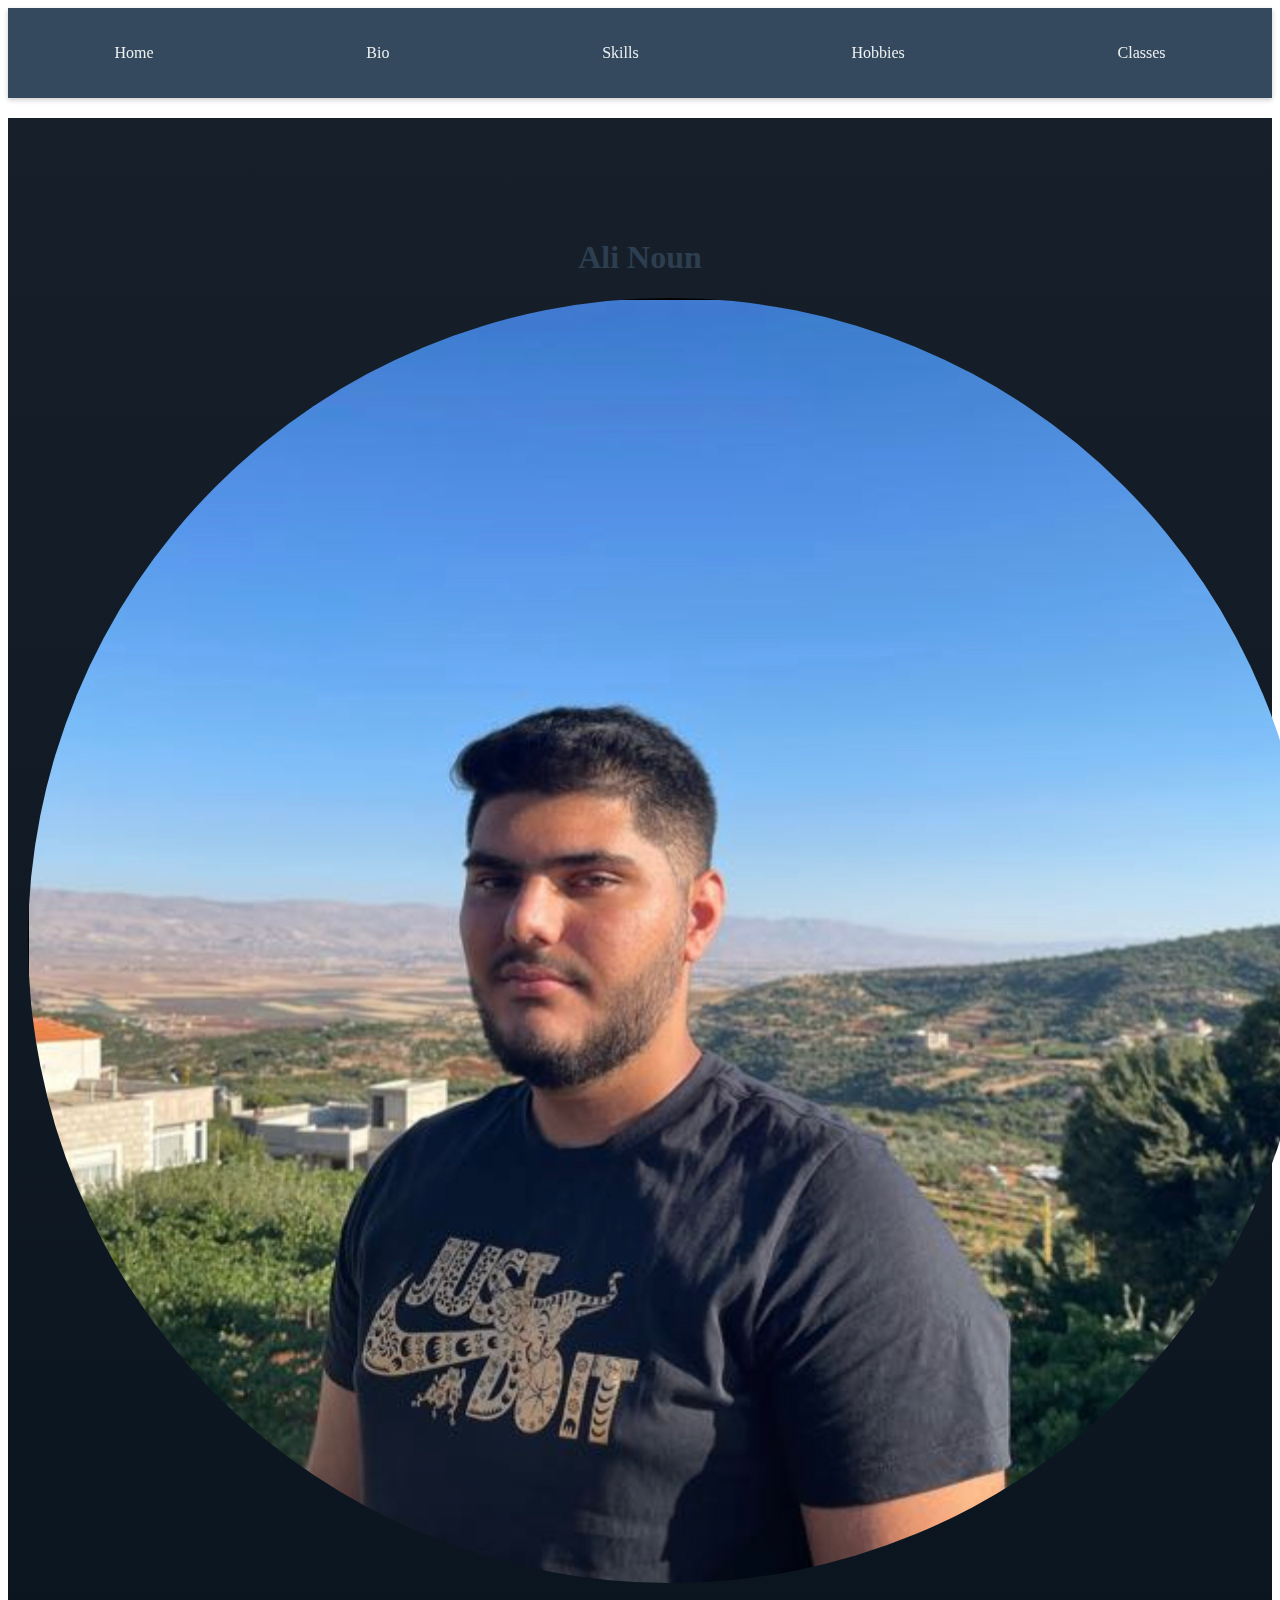
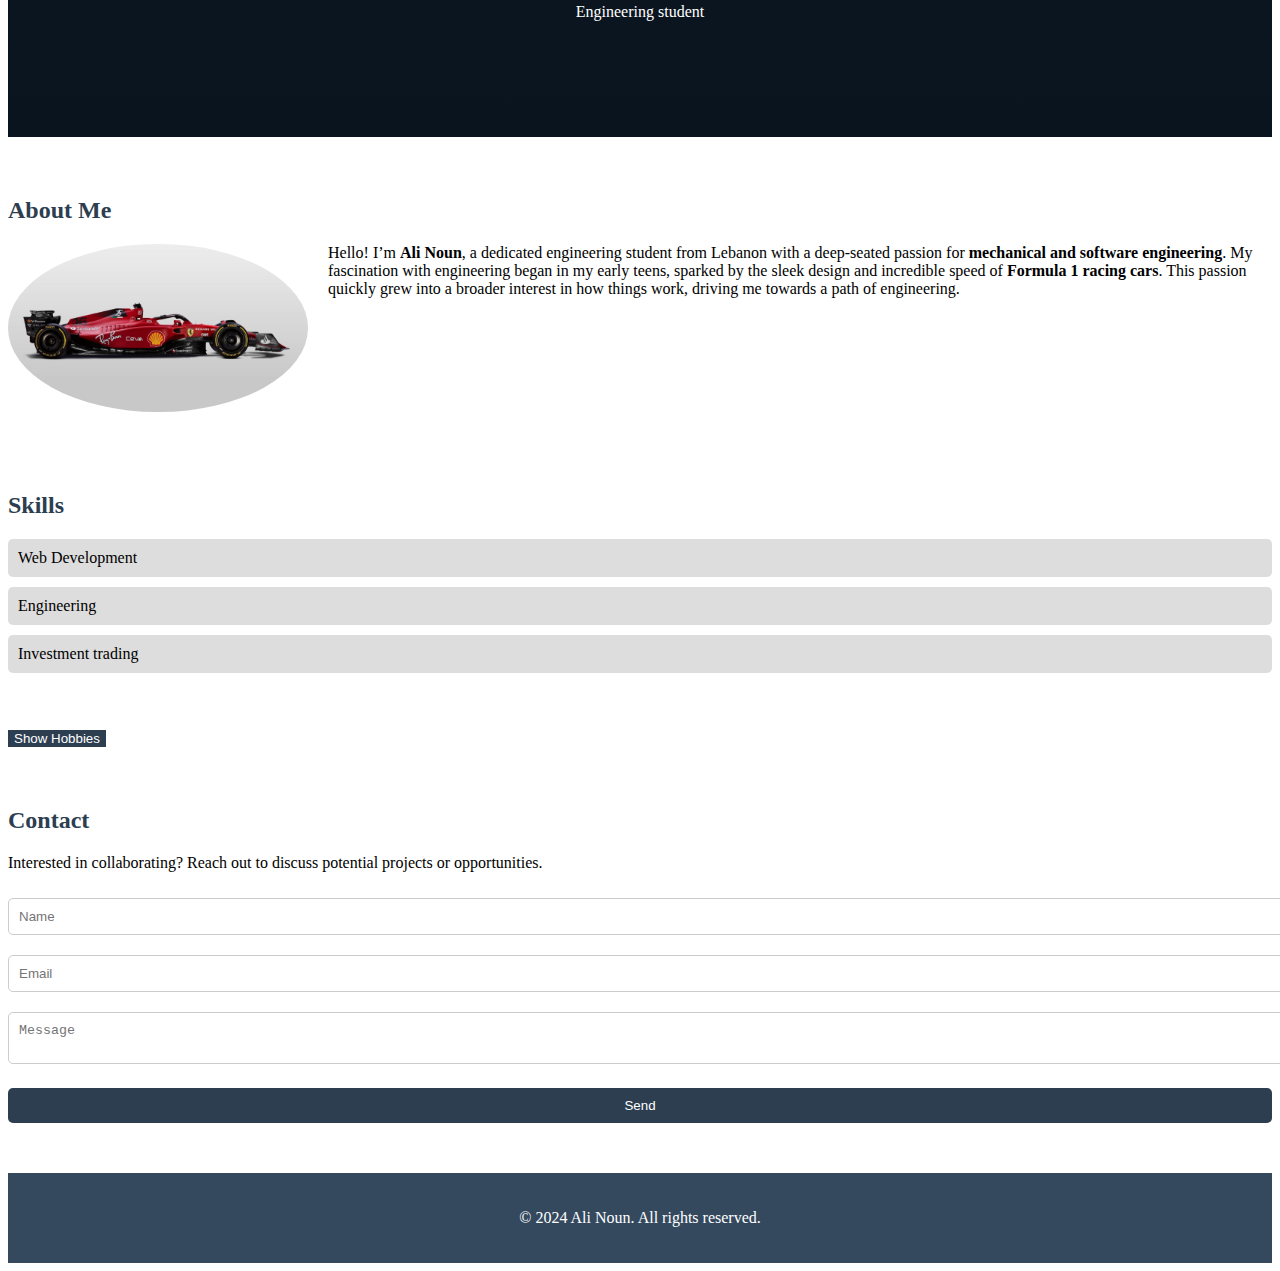
==== index.html @ 9937739a "Update index.html" ====
<!DOCTYPE html>
<html lang="en">
<head>
    <meta charset="UTF-8">
    <meta name="viewport" content="width=device-width, initial-scale=1.0">
    <meta name="description" content="Ali Noun's Engineering Portfolio">
    <title>Ali Noun | Engineering Portfolio</title>
    <link rel="stylesheet" href="https://cdnjs.cloudflare.com/ajax/libs/font-awesome/5.15.3/css/all.min.css">
    <link href="main.css" rel="stylesheet" type="text/css">
    <link rel="icon" type="image/png" href="favicon.png">
</head>
<body>
    <header>
        <nav>
            <ul>
                <li><a href="#home">Home</a></li>
                <li><a href="#bio">Bio</a></li>
                <li><a href="#skills">Skills</a></li>
                <li><a href="#hobbies">Hobbies</a></li>
                <li><a href="about.html">Classes</a></li>
            </ul>
        </nav>
    </header>

    <section id="home" class="hero">
        <h1>Ali Noun</h1>
        <img src="me.jpg" alt="Ali Noun" class="profile-pic">
        <p>Engineering student</p>
    </section>

    <section id="bio">
        <div class="container">
            <h2>About Me</h2>
            <div class="bio-content">
                <img src="formula.jpg" alt="Ali Noun beside a Formula 1 car" style="width: 100%; max-width: 300px; height: auto; float: left; margin-right: 20px;">
                <p>Hello! I’m <strong>Ali Noun</strong>, a dedicated engineering student from Lebanon with a deep-seated passion for <strong>mechanical and software engineering</strong>. My fascination with engineering began in my early teens, sparked by the sleek design and incredible speed of <strong>Formula 1 racing cars</strong>. This passion quickly grew into a broader interest in how things work, driving me towards a path of engineering.</p>
            </div>
            <div style="clear: both;"></div> 
        </div>
    </section>

    <section id="skills">
        <h2>Skills</h2>
        <ul>
            <li>Web Development</li>
            <li>Engineering</li>
            <li>Investment trading</li>
        </ul>
    </section>

    <section id="hobbies" style="display: none;">
        <h2>Hobbies</h2>
        <ul>
            <li><a href="https://www.nuerburgring.de/location360/">Racing</a></li>
            <li><a href="https://www.nba.com/">Basketball</a></li>
            <li><a href="https://en.wikipedia.org/wiki/Cycling">Cycling</a></li>
            <li><a href="https://ygoprodeck.com/card/blue-eyes-white-dragon-7485">TCG</a></li>
        </ul>
    </section>

    <div class="hobbies-toggle">
        <button id="showHobbiesBtn" aria-expanded="false">Show Hobbies</button>
        <button id="hideHobbiesBtn" style="display:none;" aria-expanded="true">Hide Hobbies</button>
    </div>

    <section id="contact">
        <h2>Contact</h2>
        <p>Interested in collaborating? Reach out to discuss potential projects or opportunities.</p>
        <form>
            <input type="text" placeholder="Name" required>
            <input type="email" placeholder="Email" required>
            <textarea placeholder="Message"></textarea>
            <button type="submit">Send</button>
        </form>
    </section>

    <footer>
        <p>&copy; 2024 Ali Noun. All rights reserved.</p>
    </footer>

    <script>
        var showHobbiesBtn = document.getElementById("showHobbiesBtn");
        var hideHobbiesBtn = document.getElementById("hideHobbiesBtn");
        var hobbiesSection = document.getElementById("hobbies");

        showHobbiesBtn.addEventListener("click", function() {
            hobbiesSection.style.display = "block";
            showHobbiesBtn.style.display = "none";
            hideHobbiesBtn.style.display = "inline";
            hobbiesSection.scrollIntoView({ behavior: 'smooth' });
            hideHobbiesBtn.setAttribute('aria-expanded', 'true');
            showHobbiesBtn.setAttribute('aria-expanded', 'false');
        });

        hideHobbiesBtn.addEventListener("click", function() {
            hobbiesSection.style.display = "none";
            showHobbiesBtn.style.display = "inline"; 
            hideHobbiesBtn.style.display = "none";
            hideHobbiesBtn.setAttribute('aria-expanded', 'false');
            showHobbiesBtn.setAttribute('aria-expanded', 'true');
        });
    </script>
</body>
</html>
---- main.css ----
:root {
    --primary-color: #2c3e50;
    --text-color: #ecf0f1;
    --footer-background-color: #34495e;
    --link-hover-color: #3498db;
    --background-gradient-start: #17202a;
    --background-gradient-end: #0a141e;
}

.background-container {
    min-height: 100vh;
    background: linear-gradient(to bottom right, var(--background-gradient-start), var(--background-gradient-end));
    display: flex;
    justify-content: center;
    align-items: center;
    color: var(--text-color);
}

header {
    background: var(--footer-background-color);
    color: var(--text-color);
    padding-top: 20px;
    padding-bottom: 20px;
    position: sticky;
    top: 0;
    z-index: 1000;
    box-shadow: 0 2px 5px rgba(0,0,0,0.2);
}

header ul {
    list-style: none;
    padding: 0;
    display: flex;
    justify-content: center;
    align-items: center;
}

header ul li {
    margin: 0 15px;
}

header ul li a, .back-to-home, button, a {
    color: var(--text-color);
    text-decoration: none;
    transition: color 0.3s ease, background-color 0.3s ease;
}

header ul li a:hover, header ul li a:focus, .back-to-home:hover, button:hover, a:hover {
    color: var(--link-hover-color);
    background-color: var(--link-hover-color);
}

section, #home, #skills, #hobbies {
    padding: 20px 0;
    margin: 20px 0;
}

h1, h2 {
    color: var(--primary-color);
}

#home {
    text-align: center;
    padding: 100px 20px;
    background: linear-gradient(to bottom, var(--background-gradient-start), var(--background-gradient-end));
    color: #fff;
}

#skills ul, #hobbies ul {
    list-style-type: none;
    padding: 0;
}

#skills ul li, #hobbies ul li {
    background: #ddd;
    margin: 10px 0;
    padding: 10px;
    border-radius: 5px;
}

form input, form textarea, form button {
    width: 100%;
    margin: 10px 0;
    padding: 10px;
    border: 1px solid #ccc;
    border-radius: 5px;
    transition: background-color 0.3s ease;
}

form button {
    background: var(--primary-color);
    color: #fff;
    border: none;
    cursor: pointer;
}

footer {
    text-align: center;
    padding: 20px;
    background: var(--footer-background-color);
    color: #fff;
}

.profile-pic:hover {
    transform: scale(1.1);
    box-shadow: 0 0 10px rgba(0, 0, 0, 0.5);
}

img, .profile-pic {
    border-radius: 50%;
}

nav ul {
    display: flex;
    justify-content: space-around;
}

button {
    background-color: var(--primary-color);
    color: white;
    border: none;
    cursor: pointer;
}

table, th, td {
    width: 100%;
    border-collapse: collapse;
    margin: 20px 0;
    padding: 12px;
    border: 1px solid #ccc;
    text-align: left;
    transition: background-color 0.3s ease;
}

th {
    background-color: var(--primary-color);
    color: #fff;
}

tr:nth-child(even) {
    background-color: #ddd;
}

tr:hover {
    background-color: var(--link-hover-color);
    color: #fff;
    cursor: pointer;
}

@media (max-width: 768px) {
    header ul, nav ul {
        flex-direction: column;
    }
    
    table, th, td {
        font-size: 0.9em;
    }
}
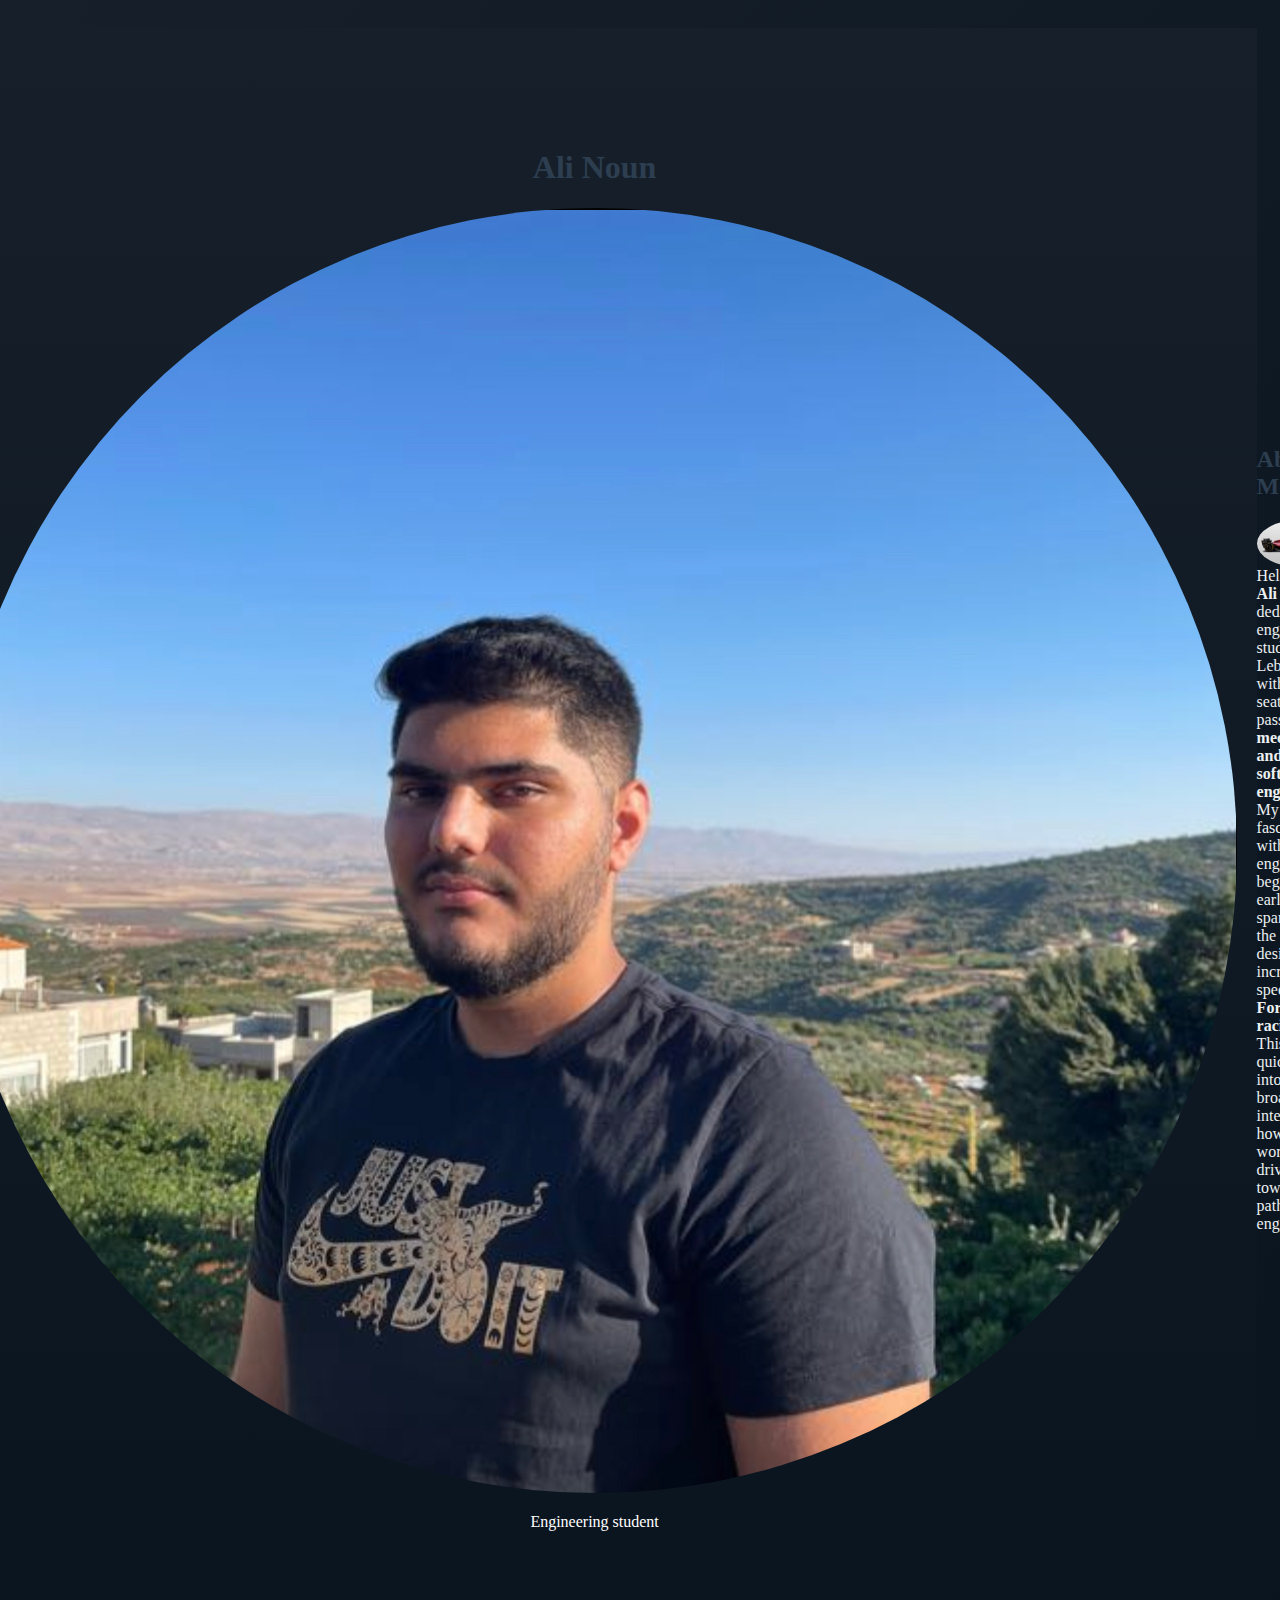
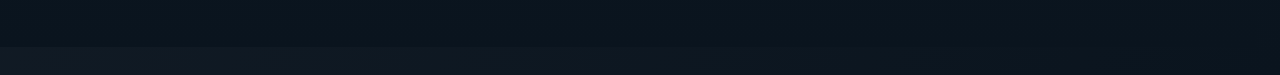
==== commit 7a999f78: "Update index.html" ====
--- a/index.html
+++ b/index.html
@@ -9,7 +9,7 @@
     <link href="main.css" rel="stylesheet" type="text/css">
     <link rel="icon" type="image/png" href="favicon.png">
 </head>
-<body>
+<body class="background-container">
     <header>
         <nav>
             <ul>
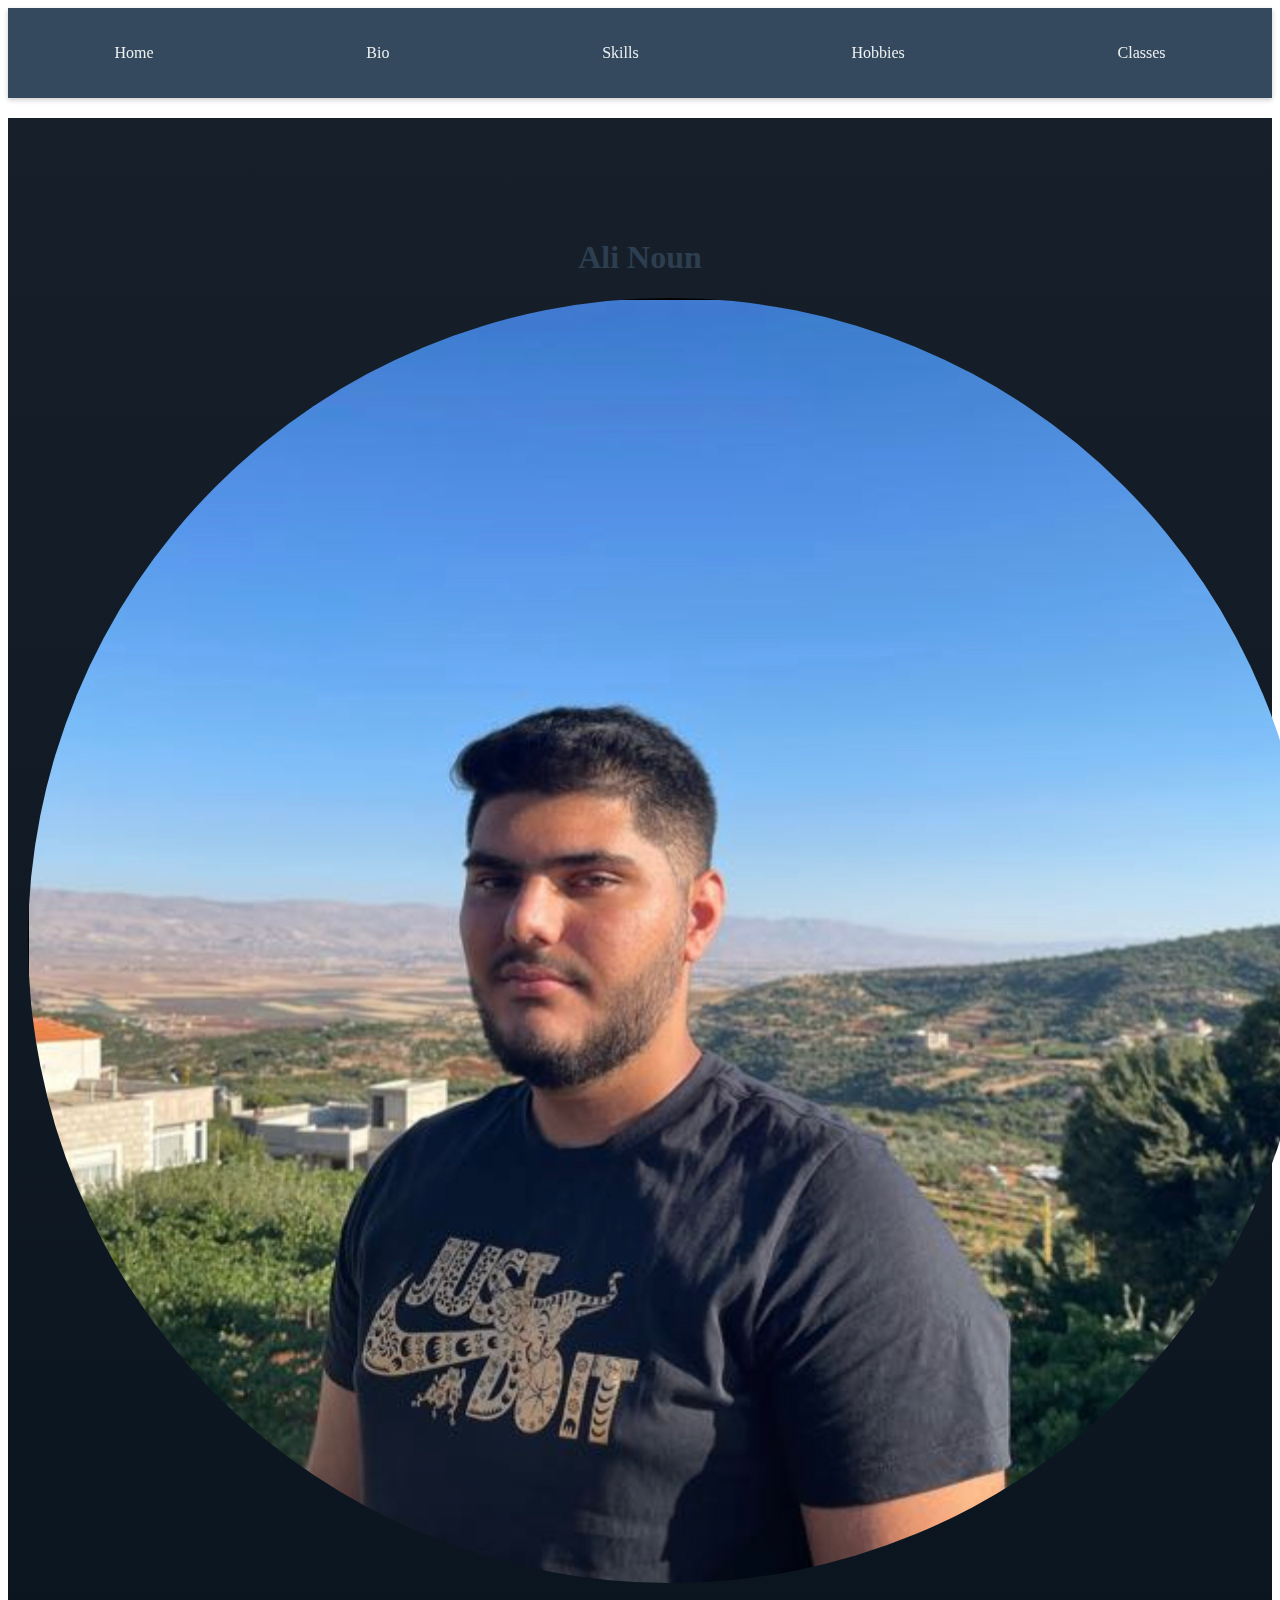
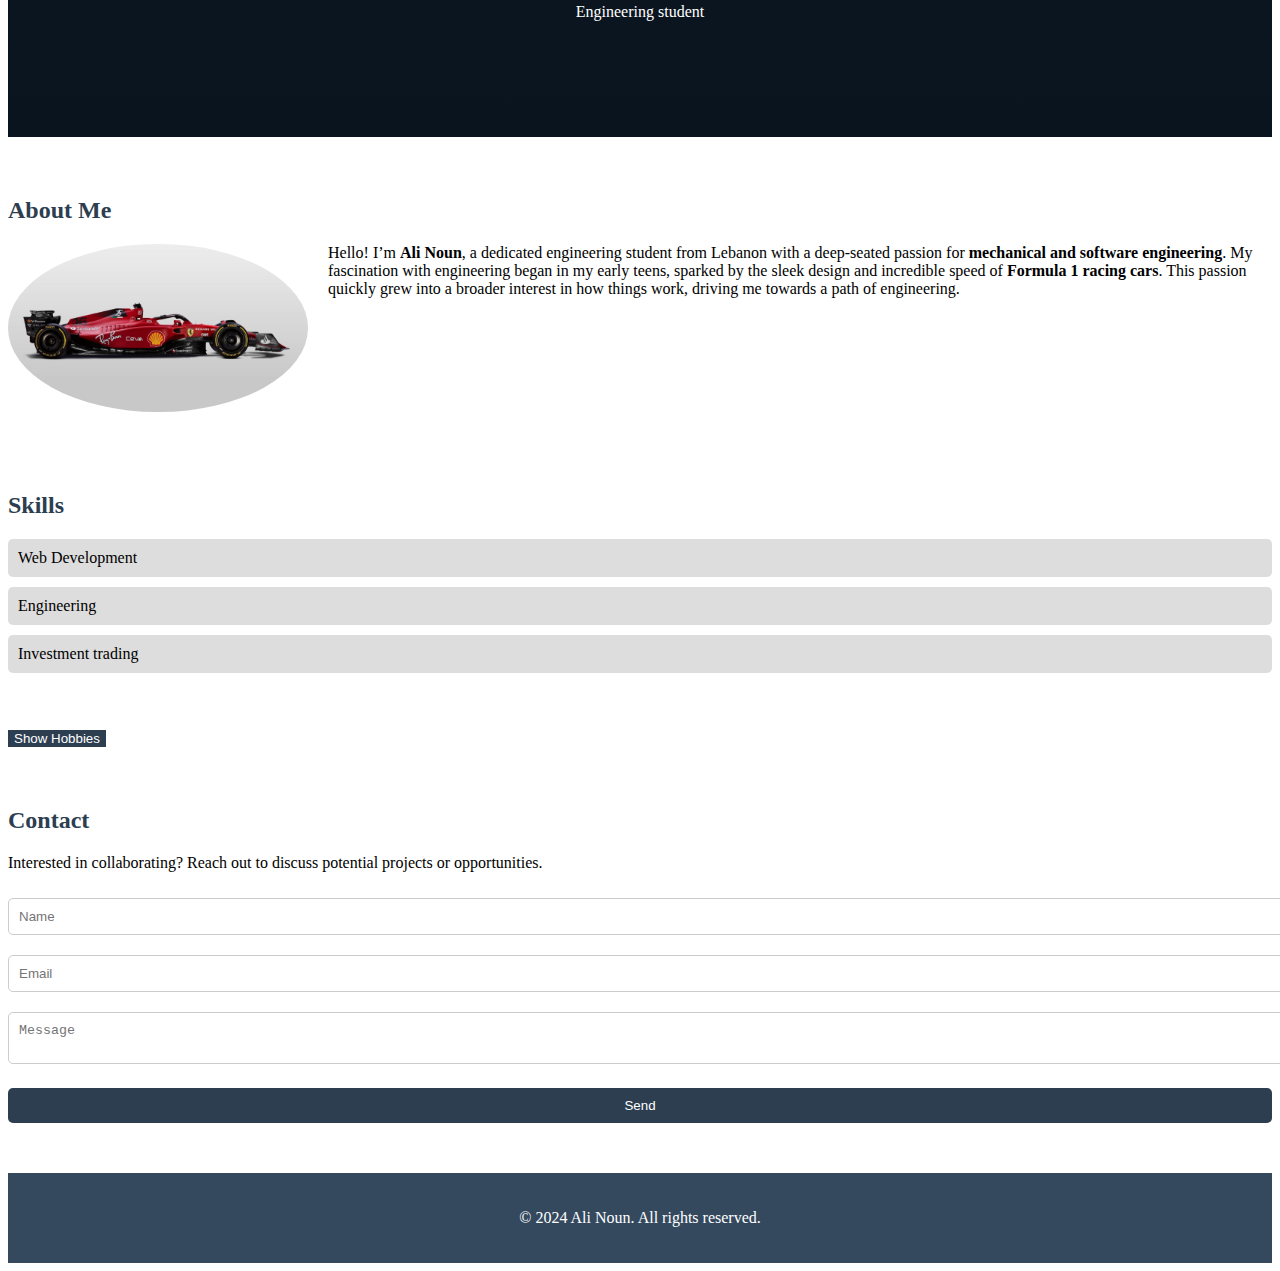
==== commit 6725bf6c: "Update index.html" ====
--- a/index.html
+++ b/index.html
@@ -9,7 +9,7 @@
     <link href="main.css" rel="stylesheet" type="text/css">
     <link rel="icon" type="image/png" href="favicon.png">
 </head>
-<body class="background-container">
+<body>
     <header>
         <nav>
             <ul>
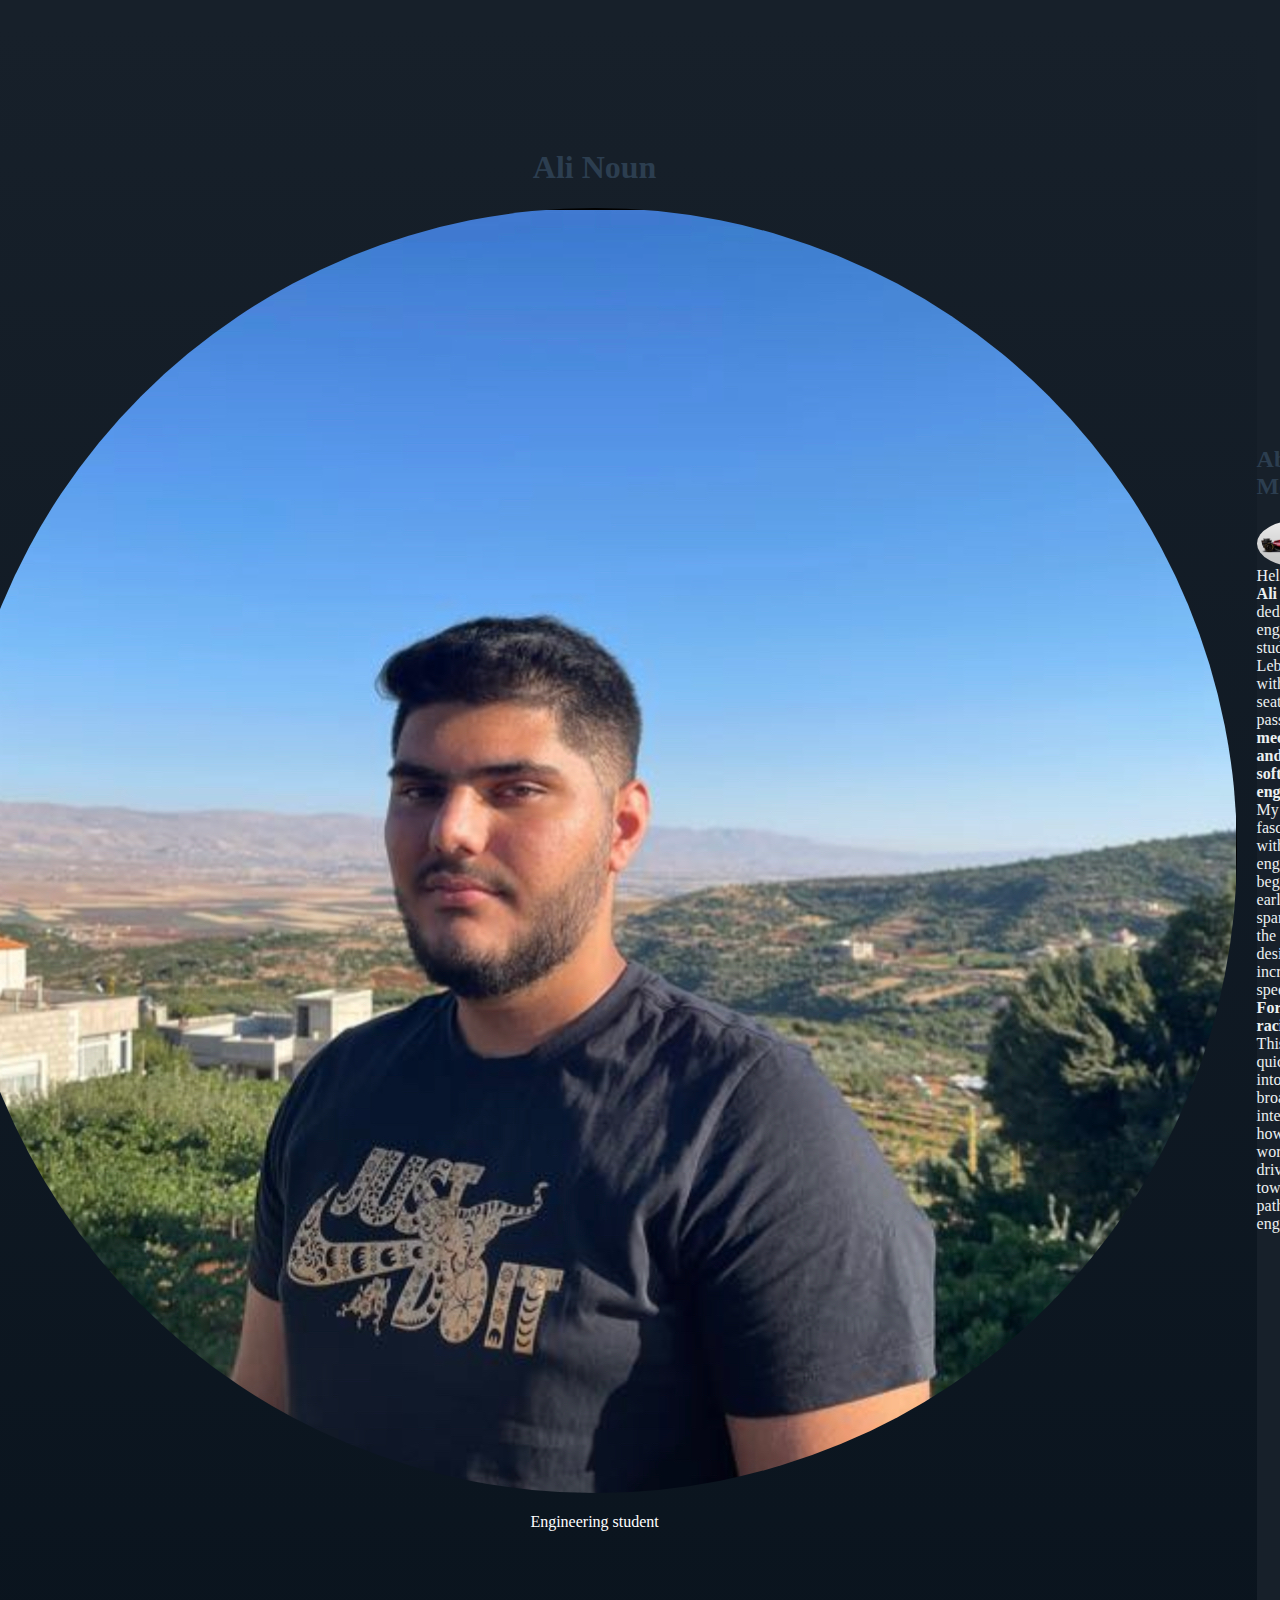
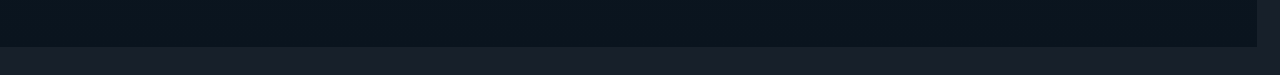
==== commit c33206e1: "Update index.html" ====
--- a/index.html
+++ b/index.html
@@ -9,7 +9,7 @@
     <link href="main.css" rel="stylesheet" type="text/css">
     <link rel="icon" type="image/png" href="favicon.png">
 </head>
-<body>
+<body class="background-container">
     <header>
         <nav>
             <ul>
@@ -58,10 +58,8 @@
         </ul>
     </section>
 
-    <div class="hobbies-toggle">
-        <button id="showHobbiesBtn" aria-expanded="false">Show Hobbies</button>
-        <button id="hideHobbiesBtn" style="display:none;" aria-expanded="true">Hide Hobbies</button>
-    </div>
+    <button id="showHobbiesBtn">Show Hobbies</button>
+    <button id="hideHobbiesBtn" style="display:none;">Hide Hobbies</button>
 
     <section id="contact">
         <h2>Contact</h2>
@@ -88,19 +86,14 @@
             showHobbiesBtn.style.display = "none";
             hideHobbiesBtn.style.display = "inline";
             hobbiesSection.scrollIntoView({ behavior: 'smooth' });
-            hideHobbiesBtn.setAttribute('aria-expanded', 'true');
-            showHobbiesBtn.setAttribute('aria-expanded', 'false');
         });
 
         hideHobbiesBtn.addEventListener("click", function() {
             hobbiesSection.style.display = "none";
             showHobbiesBtn.style.display = "inline"; 
             hideHobbiesBtn.style.display = "none";
-            hideHobbiesBtn.setAttribute('aria-expanded', 'false');
-            showHobbiesBtn.setAttribute('aria-expanded', 'true');
         });
     </script>
 </body>
 </html>
 
-
--- a/main.css
+++ b/main.css
@@ -9,12 +9,13 @@
 
 .background-container {
     min-height: 100vh;
-    background: linear-gradient(to bottom right, var(--background-gradient-start), var(--background-gradient-end));
+    background-color: var(--background-gradient-start); 
     display: flex;
     justify-content: center;
     align-items: center;
     color: var(--text-color);
 }
+
 
 header {
     background: var(--footer-background-color);
@@ -158,3 +159,4 @@
 }
 
 
+
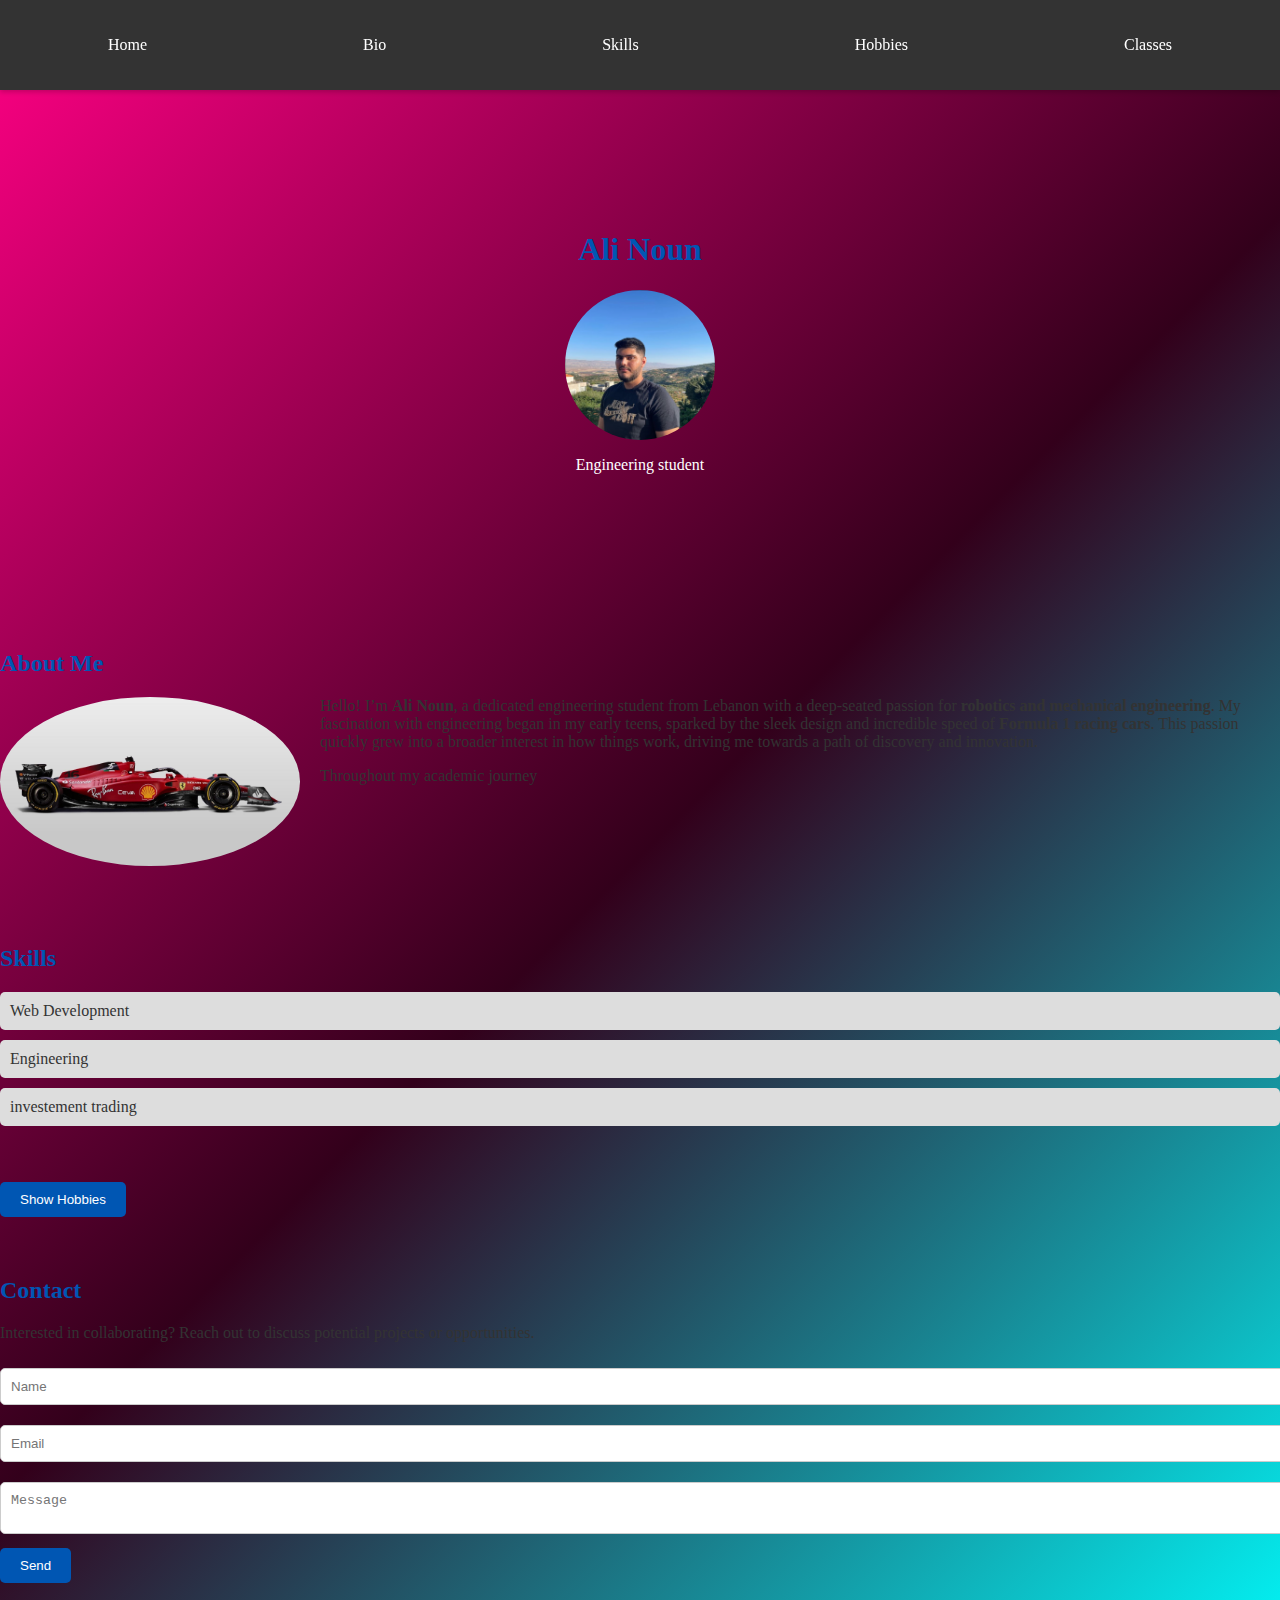
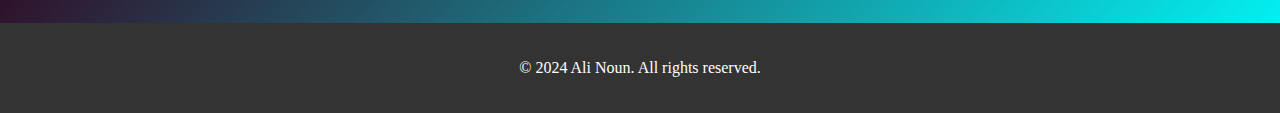
==== commit e549d37f: "Update index.html" ====
--- a/index.html
+++ b/index.html
@@ -9,7 +9,7 @@
     <link href="main.css" rel="stylesheet" type="text/css">
     <link rel="icon" type="image/png" href="favicon.png">
 </head>
-<body class="background-container">
+<body>
     <header>
         <nav>
             <ul>
@@ -28,25 +28,28 @@
         <p>Engineering student</p>
     </section>
 
-    <section id="bio">
-        <div class="container">
-            <h2>About Me</h2>
-            <div class="bio-content">
-                <img src="formula.jpg" alt="Ali Noun beside a Formula 1 car" style="width: 100%; max-width: 300px; height: auto; float: left; margin-right: 20px;">
-                <p>Hello! I’m <strong>Ali Noun</strong>, a dedicated engineering student from Lebanon with a deep-seated passion for <strong>mechanical and software engineering</strong>. My fascination with engineering began in my early teens, sparked by the sleek design and incredible speed of <strong>Formula 1 racing cars</strong>. This passion quickly grew into a broader interest in how things work, driving me towards a path of engineering.</p>
-            </div>
-            <div style="clear: both;"></div> 
+     <section id="bio">
+    <div class="container">
+        <h2>About Me</h2>
+        <div class="bio-content">
+            <img src="formula.jpg" alt="Ali Noun beside a Formula 1 car" style="width: 100%; max-width: 300px; height: auto; float: left; margin-right: 20px;">
+            <p>Hello! I’m <strong>Ali Noun</strong>, a dedicated engineering student from Lebanon with a deep-seated passion for <strong>robotics and mechanical engineering</strong>. My fascination with engineering began in my early teens, sparked by the sleek design and incredible speed of <strong>Formula 1 racing cars</strong>. This passion quickly grew into a broader interest in how things work, driving me towards a path of discovery and innovation.</p>
+            <p>Throughout my academic journey
         </div>
-    </section>
+        <div style="clear: both;"></div> 
+    </div>
+</section>
 
-    <section id="skills">
+
+     <section id="skills">
         <h2>Skills</h2>
         <ul>
             <li>Web Development</li>
             <li>Engineering</li>
-            <li>Investment trading</li>
+            <li>investement trading</li>
         </ul>
     </section>
+
 
     <section id="hobbies" style="display: none;">
         <h2>Hobbies</h2>
@@ -59,9 +62,10 @@
     </section>
 
     <button id="showHobbiesBtn">Show Hobbies</button>
-    <button id="hideHobbiesBtn" style="display:none;">Hide Hobbies</button>
+     <button id="hideHobbiesBtn" style="display:none;">Hide Hobbies</button>
 
-    <section id="contact">
+
+       <section id="contact">
         <h2>Contact</h2>
         <p>Interested in collaborating? Reach out to discuss potential projects or opportunities.</p>
         <form>
@@ -76,24 +80,25 @@
         <p>&copy; 2024 Ali Noun. All rights reserved.</p>
     </footer>
 
-    <script>
-        var showHobbiesBtn = document.getElementById("showHobbiesBtn");
-        var hideHobbiesBtn = document.getElementById("hideHobbiesBtn");
-        var hobbiesSection = document.getElementById("hobbies");
+   <script>
+    var showHobbiesBtn = document.getElementById("showHobbiesBtn");
+    var hideHobbiesBtn = document.getElementById("hideHobbiesBtn");
+    var hobbiesSection = document.getElementById("hobbies");
 
-        showHobbiesBtn.addEventListener("click", function() {
-            hobbiesSection.style.display = "block";
-            showHobbiesBtn.style.display = "none";
-            hideHobbiesBtn.style.display = "inline";
-            hobbiesSection.scrollIntoView({ behavior: 'smooth' });
-        });
+    showHobbiesBtn.addEventListener("click", function() {
+        hobbiesSection.style.display = "block";
+        showHobbiesBtn.style.display = "none";
+        hideHobbiesBtn.style.display = "inline";
+    });
 
-        hideHobbiesBtn.addEventListener("click", function() {
-            hobbiesSection.style.display = "none";
-            showHobbiesBtn.style.display = "inline"; 
-            hideHobbiesBtn.style.display = "none";
-        });
-    </script>
+    hideHobbiesBtn.addEventListener("click", function() {
+        hobbiesSection.style.display = "none";
+        showHobbiesBtn.style.display = "inline"; 
+        hideHobbiesBtn.style.display = "none";
+    });
+</script>
+
+
 </body>
 </html>
 
--- a/main.css
+++ b/main.css
@@ -1,25 +1,22 @@
 :root {
-    --primary-color: #2c3e50;
-    --text-color: #ecf0f1;
-    --footer-background-color: #34495e;
-    --link-hover-color: #3498db;
-    --background-gradient-start: #17202a;
-    --background-gradient-end: #0a141e;
-}
-
-.background-container {
-    min-height: 100vh;
-    background-color: var(--background-gradient-start); 
-    display: flex;
-    justify-content: center;
-    align-items: center;
+    --primary-color: #0056b3;
+    --text-color: #333;
+    --background-color: #f4f4f4;
+    --footer-background-color: #333;
+    --link-hover-color: #024d8c;
+}
+
+body {
+    margin: 0;
+    padding: 0;
+    box-sizing: border-box;
+    background: linear-gradient(135deg, #ff0084 0%, #33001b 50%, #0ff 100%);
     color: var(--text-color);
 }
-
 
 header {
     background: var(--footer-background-color);
-    color: var(--text-color);
+    color: #fff;
     padding-top: 20px;
     padding-bottom: 20px;
     position: sticky;
@@ -40,18 +37,17 @@
     margin: 0 15px;
 }
 
-header ul li a, .back-to-home, button, a {
-    color: var(--text-color);
+header ul li a {
+    color: #fff;
     text-decoration: none;
-    transition: color 0.3s ease, background-color 0.3s ease;
-}
-
-header ul li a:hover, header ul li a:focus, .back-to-home:hover, button:hover, a:hover {
+    transition: color 0.3s ease;
+}
+
+header ul li a:hover, header ul li a:focus {
     color: var(--link-hover-color);
-    background-color: var(--link-hover-color);
-}
-
-section, #home, #skills, #hobbies {
+}
+
+section {
     padding: 20px 0;
     margin: 20px 0;
 }
@@ -63,8 +59,12 @@
 #home {
     text-align: center;
     padding: 100px 20px;
-    background: linear-gradient(to bottom, var(--background-gradient-start), var(--background-gradient-end));
-    color: #fff;
+    background: url('hero-bg.jpg') no-repeat center center/cover;
+    color: #fff;
+}
+
+#hobbies {
+    display: none;
 }
 
 #skills ul, #hobbies ul {
@@ -79,20 +79,25 @@
     border-radius: 5px;
 }
 
-form input, form textarea, form button {
+form input, form textarea {
     width: 100%;
     margin: 10px 0;
     padding: 10px;
     border: 1px solid #ccc;
     border-radius: 5px;
-    transition: background-color 0.3s ease;
 }
 
 form button {
     background: var(--primary-color);
     color: #fff;
+    padding: 10px 20px;
     border: none;
     cursor: pointer;
+    transition: background-color 0.3s ease;
+}
+
+form button:hover {
+    background: var(--link-hover-color);
 }
 
 footer {
@@ -102,12 +107,38 @@
     color: #fff;
 }
 
+.profile-pic {
+    max-width: 150px;
+    height: auto;
+    border-radius: 50%;
+    display: block;
+    margin: 0 auto;
+    transition: transform 0.3s ease, box-shadow 0.3s ease;
+}
+
 .profile-pic:hover {
     transform: scale(1.1);
     box-shadow: 0 0 10px rgba(0, 0, 0, 0.5);
 }
 
-img, .profile-pic {
+.back-to-home {
+    display: block;
+    width: max-content;
+    padding: 10px;
+    margin: 0 auto 20px;
+    background-color: var(--primary-color);
+    color: #fff;
+    text-align: center;
+    text-decoration: none;
+    border-radius: 5px;
+    transition: background-color 0.3s;
+}
+
+.back-to-home:hover {
+    background-color: var(--link-hover-color);
+}
+
+img {
     border-radius: 50%;
 }
 
@@ -117,20 +148,36 @@
 }
 
 button {
+    padding: 10px 20px;
     background-color: var(--primary-color);
     color: white;
     border: none;
+    border-radius: 5px;
     cursor: pointer;
 }
 
-table, th, td {
+button:hover {
+    background-color: var(--link-hover-color);
+}
+
+a {
+    transition: color 0.3s ease-in-out;
+}
+
+a:hover {
+    color: var(--link-hover-color);
+}
+
+table {
     width: 100%;
     border-collapse: collapse;
     margin: 20px 0;
+}
+
+th, td {
     padding: 12px;
-    border: 1px solid #ccc;
+    border: 1px solid var(--background-color);
     text-align: left;
-    transition: background-color 0.3s ease;
 }
 
 th {
@@ -139,7 +186,7 @@
 }
 
 tr:nth-child(even) {
-    background-color: #ddd;
+    background-color: var(--background-color);
 }
 
 tr:hover {
@@ -148,15 +195,32 @@
     cursor: pointer;
 }
 
+table, th, td {
+    transition: background-color 0.3s ease;
+}
+
+th:first-child, td:first-child {
+    width: 60%;
+}
+
+th:last-child, td:last-child {
+    width: 40%;
+}
+
 @media (max-width: 768px) {
-    header ul, nav ul {
-        flex-direction: column;
-    }
-    
     table, th, td {
         font-size: 0.9em;
     }
-}
-
-
-
+
+    header ul li {
+        display: block;
+        text-align: center;
+    }
+
+    .profile-pic {
+        max-width: 100px;
+    }
+}
+
+
+
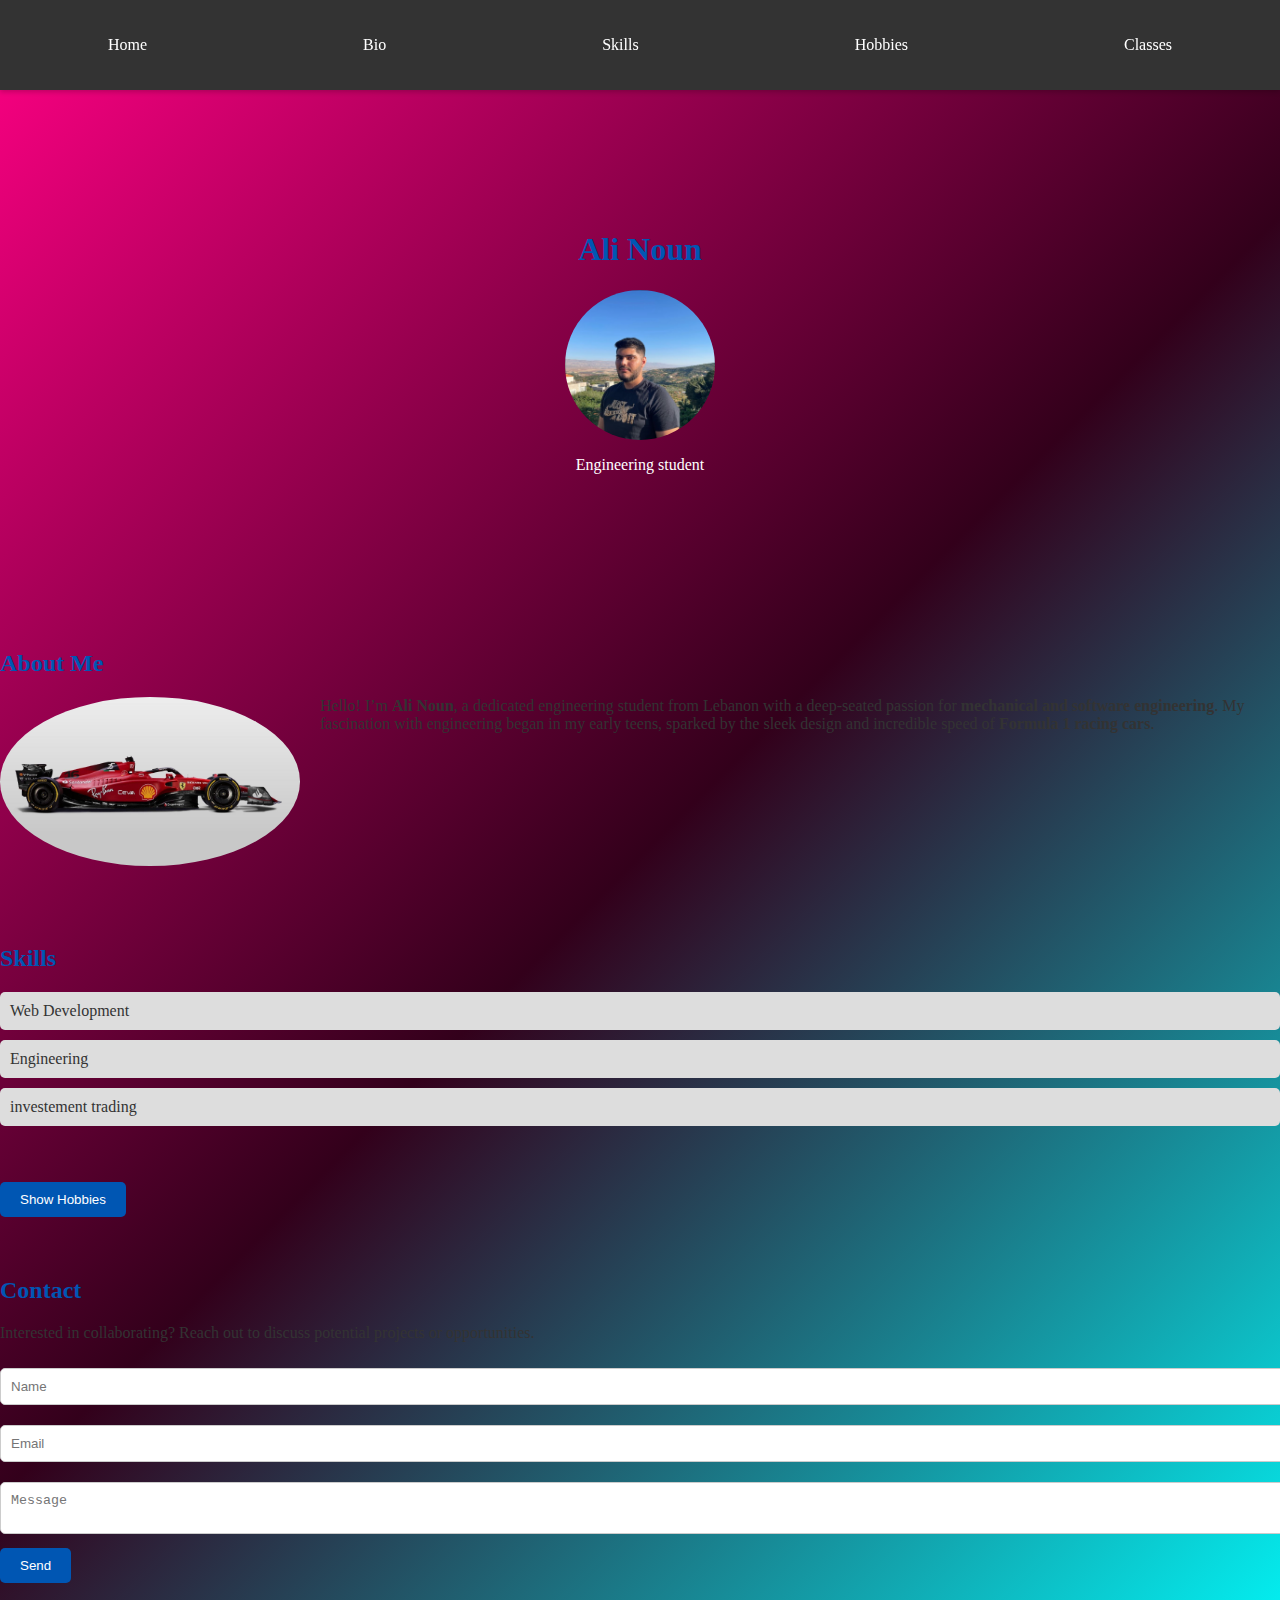
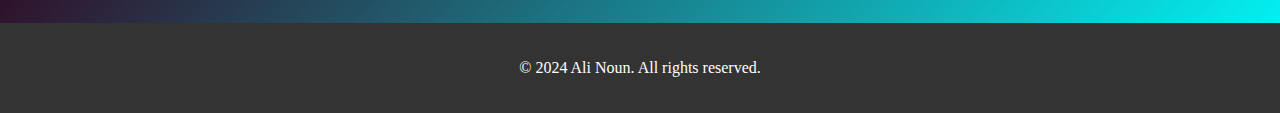
==== commit 1f4aab56: "Update index.html" ====
--- a/index.html
+++ b/index.html
@@ -16,7 +16,7 @@
                 <li><a href="#home">Home</a></li>
                 <li><a href="#bio">Bio</a></li>
                 <li><a href="#skills">Skills</a></li>
-                <li><a href="#hobbies">Hobbies</a></li>
+                <li><a href="#" onclick="showHobbies()">Hobbies</a></li>
                 <li><a href="about.html">Classes</a></li>
             </ul>
         </nav>
@@ -33,8 +33,7 @@
         <h2>About Me</h2>
         <div class="bio-content">
             <img src="formula.jpg" alt="Ali Noun beside a Formula 1 car" style="width: 100%; max-width: 300px; height: auto; float: left; margin-right: 20px;">
-            <p>Hello! I’m <strong>Ali Noun</strong>, a dedicated engineering student from Lebanon with a deep-seated passion for <strong>robotics and mechanical engineering</strong>. My fascination with engineering began in my early teens, sparked by the sleek design and incredible speed of <strong>Formula 1 racing cars</strong>. This passion quickly grew into a broader interest in how things work, driving me towards a path of discovery and innovation.</p>
-            <p>Throughout my academic journey
+            <p>Hello! I’m <strong>Ali Noun</strong>, a dedicated engineering student from Lebanon with a deep-seated passion for <strong>mechanical and software engineering</strong>. My fascination with engineering began in my early teens, sparked by the sleek design and incredible speed of <strong>Formula 1 racing cars</strong>. 
         </div>
         <div style="clear: both;"></div> 
     </div>
@@ -85,11 +84,11 @@
     var hideHobbiesBtn = document.getElementById("hideHobbiesBtn");
     var hobbiesSection = document.getElementById("hobbies");
 
-    showHobbiesBtn.addEventListener("click", function() {
+    function showHobbies() {
         hobbiesSection.style.display = "block";
         showHobbiesBtn.style.display = "none";
         hideHobbiesBtn.style.display = "inline";
-    });
+    }
 
     hideHobbiesBtn.addEventListener("click", function() {
         hobbiesSection.style.display = "none";
@@ -102,3 +101,4 @@
 </body>
 </html>
 
+
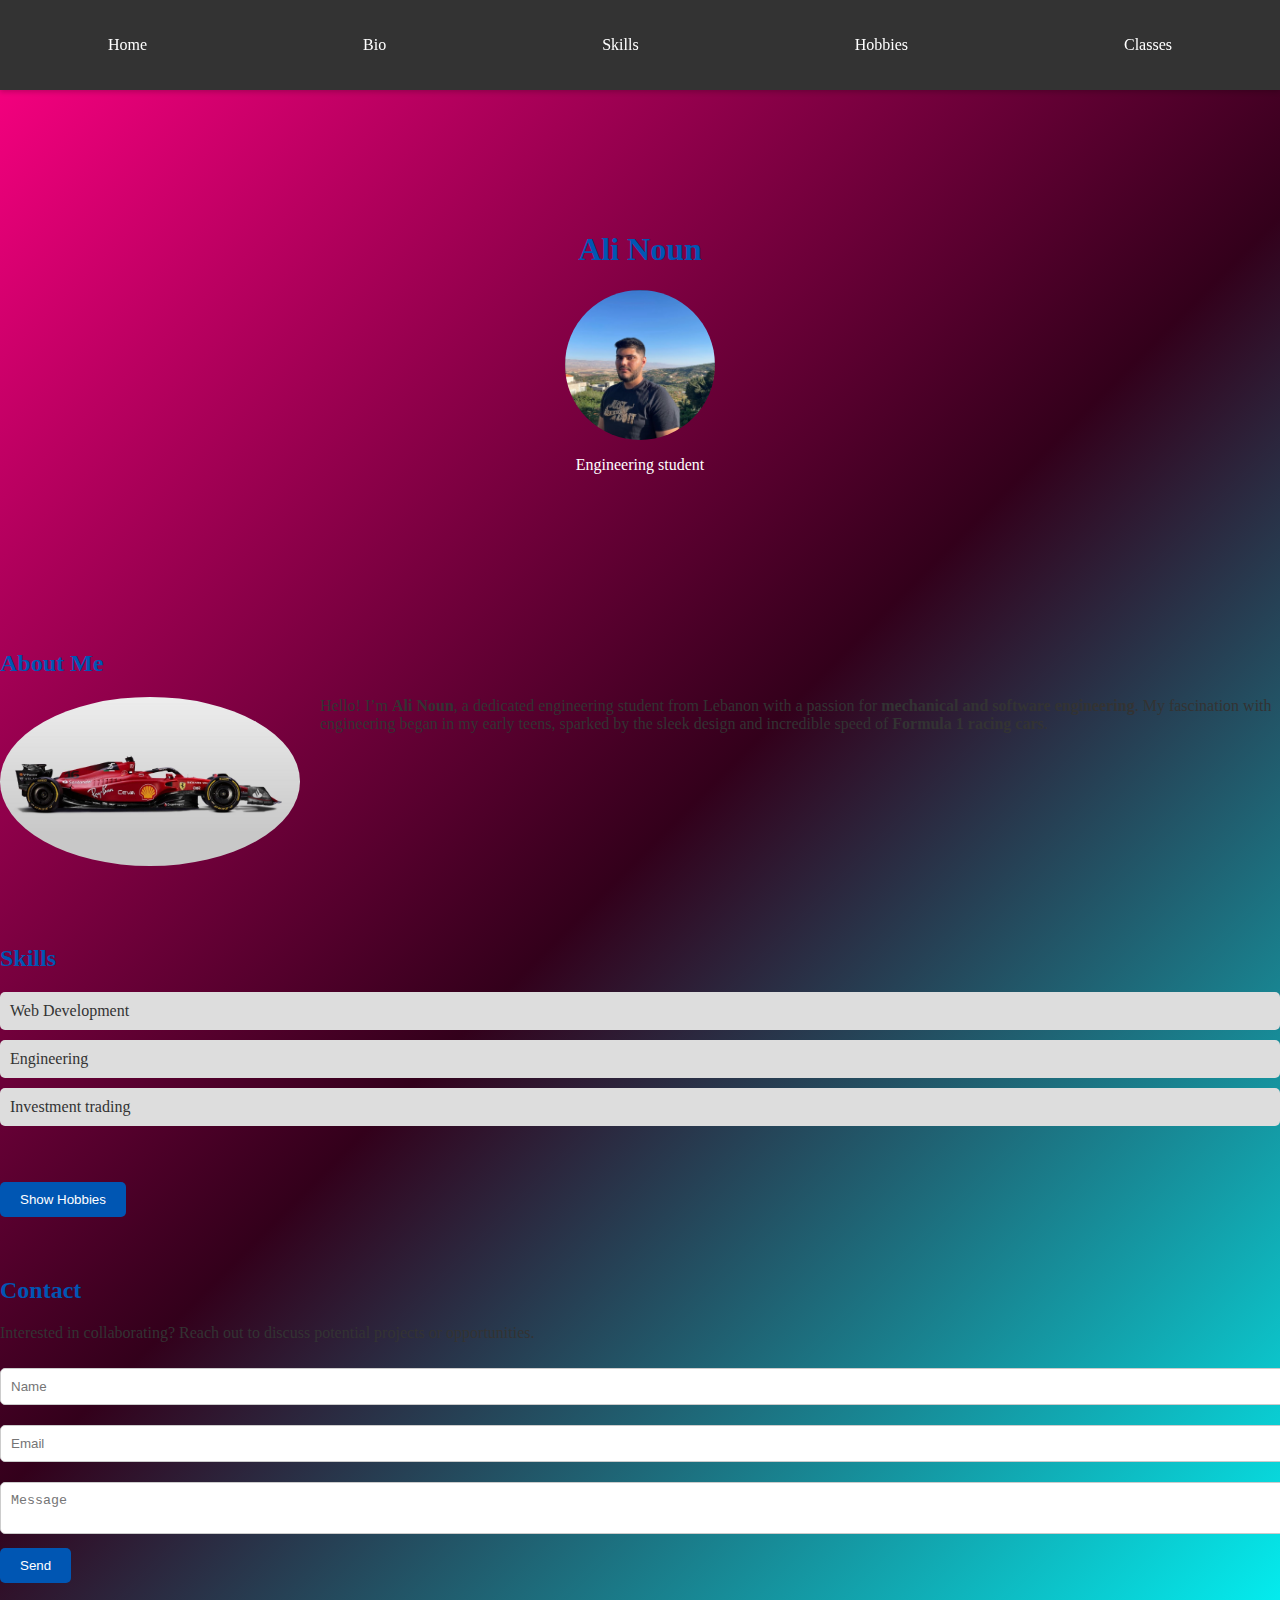
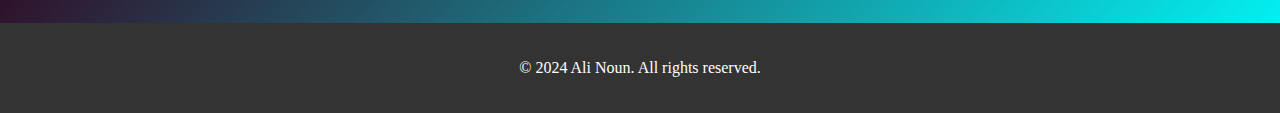
==== commit ce290cf5: "Update index.html" ====
--- a/index.html
+++ b/index.html
@@ -16,7 +16,7 @@
                 <li><a href="#home">Home</a></li>
                 <li><a href="#bio">Bio</a></li>
                 <li><a href="#skills">Skills</a></li>
-                <li><a href="#" onclick="showHobbies()">Hobbies</a></li>
+                <li><a href="#hobbies" onclick="showHobbies()">Hobbies</a></li>
                 <li><a href="about.html">Classes</a></li>
             </ul>
         </nav>
@@ -28,27 +28,25 @@
         <p>Engineering student</p>
     </section>
 
-     <section id="bio">
-    <div class="container">
-        <h2>About Me</h2>
-        <div class="bio-content">
-            <img src="formula.jpg" alt="Ali Noun beside a Formula 1 car" style="width: 100%; max-width: 300px; height: auto; float: left; margin-right: 20px;">
-            <p>Hello! I’m <strong>Ali Noun</strong>, a dedicated engineering student from Lebanon with a deep-seated passion for <strong>mechanical and software engineering</strong>. My fascination with engineering began in my early teens, sparked by the sleek design and incredible speed of <strong>Formula 1 racing cars</strong>. 
+    <section id="bio">
+        <div class="container">
+            <h2>About Me</h2>
+            <div class="bio-content">
+                <img src="formula.jpg" alt="Ali Noun beside a Formula 1 car" style="width: 100%; max-width: 300px; height: auto; float: left; margin-right: 20px;">
+                <p>Hello! I’m <strong>Ali Noun</strong>, a dedicated engineering student from Lebanon with a passion for <strong>mechanical and software engineering</strong>. My fascination with engineering began in my early teens, sparked by the sleek design and incredible speed of <strong>Formula 1 racing cars</strong>.</p>
+            </div>
+            <div style="clear: both;"></div> 
         </div>
-        <div style="clear: both;"></div> 
-    </div>
-</section>
+    </section>
 
-
-     <section id="skills">
+    <section id="skills">
         <h2>Skills</h2>
         <ul>
             <li>Web Development</li>
             <li>Engineering</li>
-            <li>investement trading</li>
+            <li>Investment trading</li>
         </ul>
     </section>
-
 
     <section id="hobbies" style="display: none;">
         <h2>Hobbies</h2>
@@ -60,11 +58,10 @@
         </ul>
     </section>
 
-    <button id="showHobbiesBtn">Show Hobbies</button>
-     <button id="hideHobbiesBtn" style="display:none;">Hide Hobbies</button>
+    <button id="showHobbiesBtn" onclick="showHobbies()">Show Hobbies</button>
+    <button id="hideHobbiesBtn" style="display:none;">Hide Hobbies</button>
 
-
-       <section id="contact">
+    <section id="contact">
         <h2>Contact</h2>
         <p>Interested in collaborating? Reach out to discuss potential projects or opportunities.</p>
         <form>
@@ -79,26 +76,22 @@
         <p>&copy; 2024 Ali Noun. All rights reserved.</p>
     </footer>
 
-   <script>
-    var showHobbiesBtn = document.getElementById("showHobbiesBtn");
-    var hideHobbiesBtn = document.getElementById("hideHobbiesBtn");
-    var hobbiesSection = document.getElementById("hobbies");
+    <script>
+        var showHobbiesBtn = document.getElementById("showHobbiesBtn");
+        var hideHobbiesBtn = document.getElementById("hideHobbiesBtn");
+        var hobbiesSection = document.getElementById("hobbies");
 
-    function showHobbies() {
-        hobbiesSection.style.display = "block";
-        showHobbiesBtn.style.display = "none";
-        hideHobbiesBtn.style.display = "inline";
-    }
+        function showHobbies() {
+            hobbiesSection.style.display = "block";
+            showHobbiesBtn.style.display = "none";
+            hideHobbiesBtn.style.display = "inline";
+        }
 
-    hideHobbiesBtn.addEventListener("click", function() {
-        hobbiesSection.style.display = "none";
-        showHobbiesBtn.style.display = "inline"; 
-        hideHobbiesBtn.style.display = "none";
-    });
-</script>
-
-
+        hideHobbiesBtn.addEventListener("click", function() {
+            hobbiesSection.style.display = "none";
+            showHobbiesBtn.style.display = "inline"; 
+            hideHobbiesBtn.style.display = "none";
+        });
+    </script>
 </body>
 </html>
-
-
--- a/main.css
+++ b/main.css
@@ -224,3 +224,4 @@
 
 
 
+
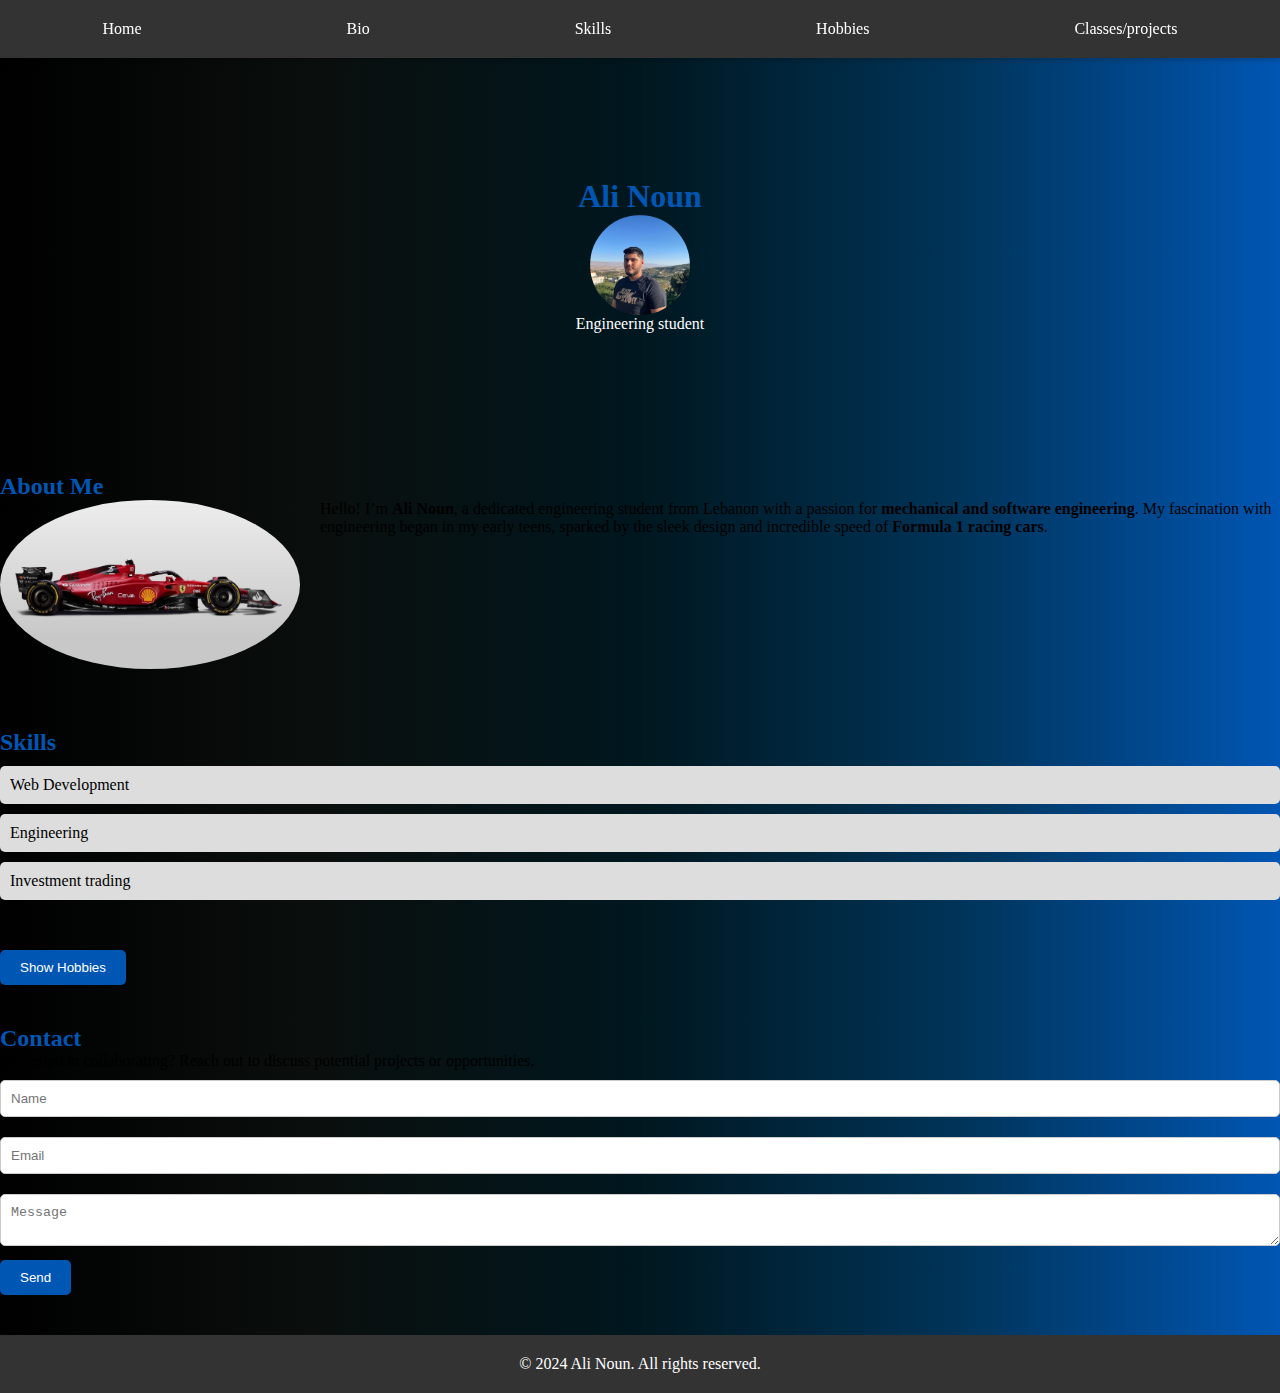
==== commit 9d58f9a1: "Update index.html" ====
--- a/index.html
+++ b/index.html
@@ -17,7 +17,7 @@
                 <li><a href="#bio">Bio</a></li>
                 <li><a href="#skills">Skills</a></li>
                 <li><a href="#hobbies" onclick="showHobbies()">Hobbies</a></li>
-                <li><a href="about.html">Classes</a></li>
+                <li><a href="about.html">Classes/projects</a></li>
             </ul>
         </nav>
     </header>
--- a/main.css
+++ b/main.css
@@ -6,12 +6,14 @@
     --link-hover-color: #024d8c;
 }
 
-body {
+* {
     margin: 0;
     padding: 0;
     box-sizing: border-box;
-    background: linear-gradient(135deg, #ff0084 0%, #33001b 50%, #0ff 100%);
-    color: var(--text-color);
+}
+
+body {
+    background: linear-gradient(to right, #000000, #0a0f0d, #00171f, #003459, #0056b3);
 }
 
 header {
@@ -211,6 +213,7 @@
     table, th, td {
         font-size: 0.9em;
     }
+}
 
     header ul li {
         display: block;
@@ -224,4 +227,3 @@
 
 
 
-
